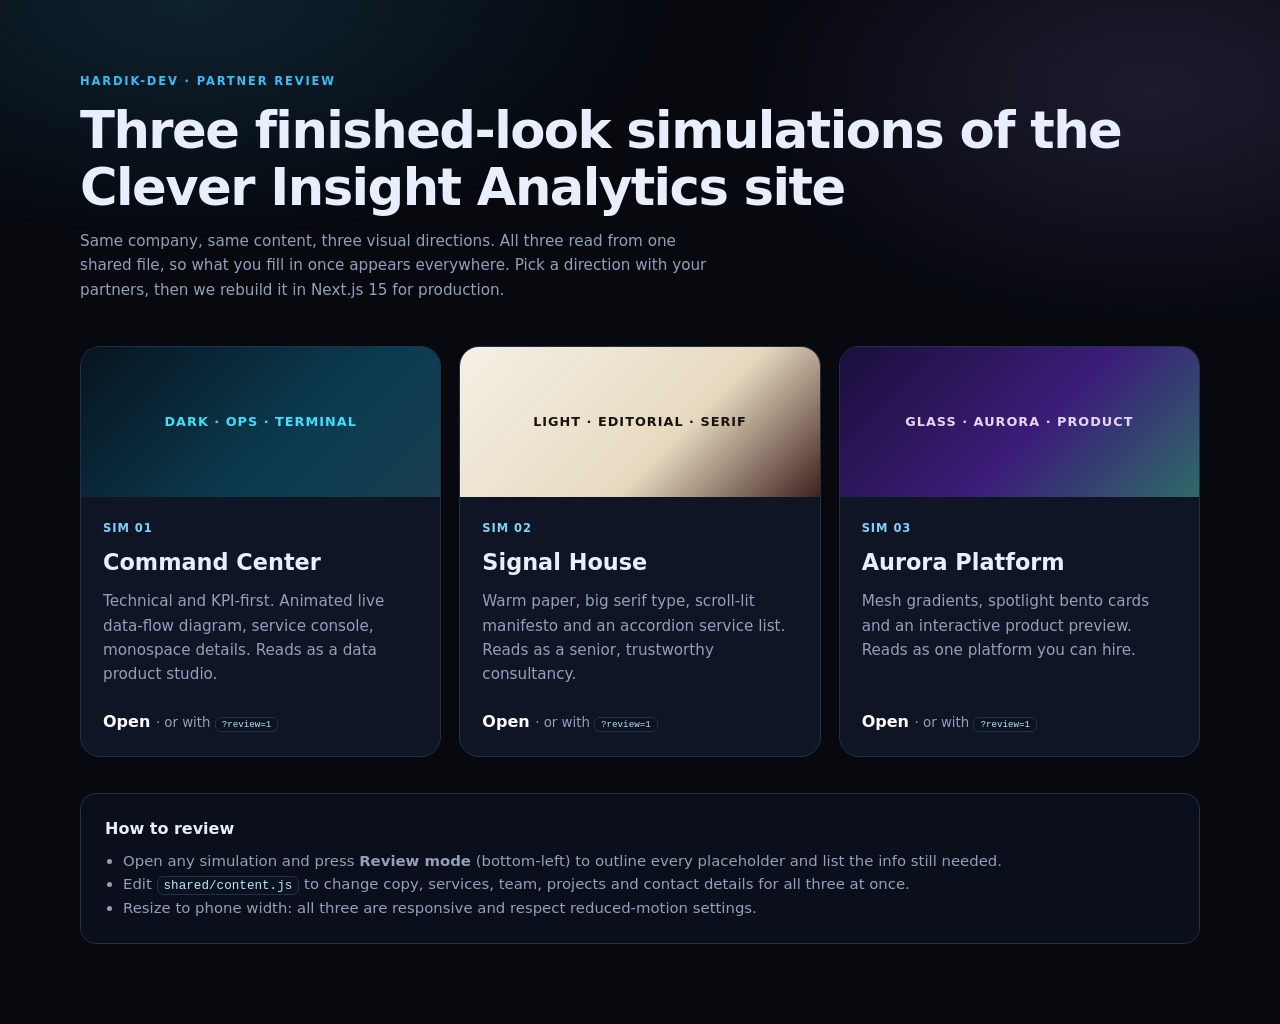
==== hardik-dev/index.html @ 4d0cfd9c "Hardik-dev" ====
<!DOCTYPE html>
<html lang="en">
<head>
  <meta charset="UTF-8" />
  <meta name="viewport" content="width=device-width, initial-scale=1" />
  <title>Clever Insight Analytics — Design simulations (partner review)</title>
  <meta name="robots" content="noindex" />
  <style>
    :root{--bg:#07090f;--card:#0f1524;--line:#243049;--text:#e8eefc;--muted:#93a0bb}
    *{box-sizing:border-box;margin:0;padding:0}
    body{font-family:ui-sans-serif,system-ui,"Segoe UI",sans-serif;background:var(--bg);color:var(--text);min-height:100vh;line-height:1.6}
    body::before{content:"";position:fixed;inset:0;z-index:-1;background:radial-gradient(800px 400px at 15% 0%,rgba(56,189,248,.14),transparent 60%),radial-gradient(700px 400px at 90% 10%,rgba(167,139,250,.14),transparent 60%)}
    .wrap{width:min(1120px,92%);margin:0 auto;padding:72px 0 80px}
    .kicker{color:#38bdf8;letter-spacing:.16em;font-size:.72rem;font-weight:700;text-transform:uppercase}
    h1{font-size:clamp(2rem,4vw,3.3rem);margin:12px 0 14px;letter-spacing:-.03em;line-height:1.1}
    .lede{color:var(--muted);max-width:66ch}
    .grid{display:grid;grid-template-columns:repeat(3,1fr);gap:18px;margin-top:44px}
    a.card{display:flex;flex-direction:column;border:1px solid var(--line);border-radius:20px;overflow:hidden;text-decoration:none;color:inherit;background:var(--card);transition:transform .25s,border-color .25s}
    a.card:hover{transform:translateY(-5px);border-color:#3b82f6}
    .thumb{height:150px;display:grid;place-items:center;font-weight:700;letter-spacing:.08em;font-size:.8rem;color:rgba(255,255,255,.85)}
    .t1{background:linear-gradient(135deg,#071420,#0b3b4f 60%,#3ee0ff33);color:#3ee0ff}
    .t2{background:linear-gradient(135deg,#f5f0e6,#e6d9bf 60%,#c2410c44);color:#17140f}
    .t3{background:linear-gradient(135deg,#1b0f3a,#3b1d78 55%,#5eead466);color:#e9d5ff}
    .body{padding:22px;display:flex;flex-direction:column;gap:8px;flex:1}
    .tag{font-size:.72rem;font-weight:700;letter-spacing:.08em;text-transform:uppercase;color:#7dd3fc}
    h2{font-size:1.4rem}
    p{color:var(--muted);font-size:.95rem}
    .go{margin-top:auto;padding-top:14px;font-weight:700;color:#fff}
    .go small{font-weight:400;color:var(--muted)}
    .box{margin-top:36px;border:1px solid var(--line);border-radius:16px;padding:22px 24px;background:rgba(15,21,36,.6)}
    .box h3{font-size:1rem;margin-bottom:8px}
    .box ul{margin-left:18px;color:var(--muted);font-size:.93rem}
    code{background:#0b1220;border:1px solid var(--line);padding:1px 6px;border-radius:6px;font-size:.85em;color:#bae6fd}
    @media(max-width:900px){.grid{grid-template-columns:1fr}}
  </style>
</head>
<body>
  <div class="wrap">
    <p class="kicker">Hardik-dev · partner review</p>
    <h1>Three finished-look simulations of the Clever Insight Analytics site</h1>
    <p class="lede">Same company, same content, three visual directions. All three read from one shared file, so what you fill in once appears everywhere. Pick a direction with your partners, then we rebuild it in Next.js 15 for production.</p>
    <div class="grid">
      <a class="card" href="./sim-01-command-center/index.html">
        <div class="thumb t1">DARK · OPS · TERMINAL</div>
        <div class="body"><span class="tag">Sim 01</span><h2>Command Center</h2>
          <p>Technical and KPI-first. Animated live data-flow diagram, service console, monospace details. Reads as a data product studio.</p>
          <span class="go">Open <small>· or with <code>?review=1</code></small></span></div>
      </a>
      <a class="card" href="./sim-02-signal-house/index.html">
        <div class="thumb t2">LIGHT · EDITORIAL · SERIF</div>
        <div class="body"><span class="tag">Sim 02</span><h2>Signal House</h2>
          <p>Warm paper, big serif type, scroll-lit manifesto and an accordion service list. Reads as a senior, trustworthy consultancy.</p>
          <span class="go">Open <small>· or with <code>?review=1</code></small></span></div>
      </a>
      <a class="card" href="./sim-03-aurora-platform/index.html">
        <div class="thumb t3">GLASS · AURORA · PRODUCT</div>
        <div class="body"><span class="tag">Sim 03</span><h2>Aurora Platform</h2>
          <p>Mesh gradients, spotlight bento cards and an interactive product preview. Reads as one platform you can hire.</p>
          <span class="go">Open <small>· or with <code>?review=1</code></small></span></div>
      </a>
    </div>
    <div class="box">
      <h3>How to review</h3>
      <ul>
        <li>Open any simulation and press <b>Review mode</b> (bottom-left) to outline every placeholder and list the info still needed.</li>
        <li>Edit <code>shared/content.js</code> to change copy, services, team, projects and contact details for all three at once.</li>
        <li>Resize to phone width: all three are responsive and respect reduced-motion settings.</li>
      </ul>
    </div>
  </div>
</body>
</html>
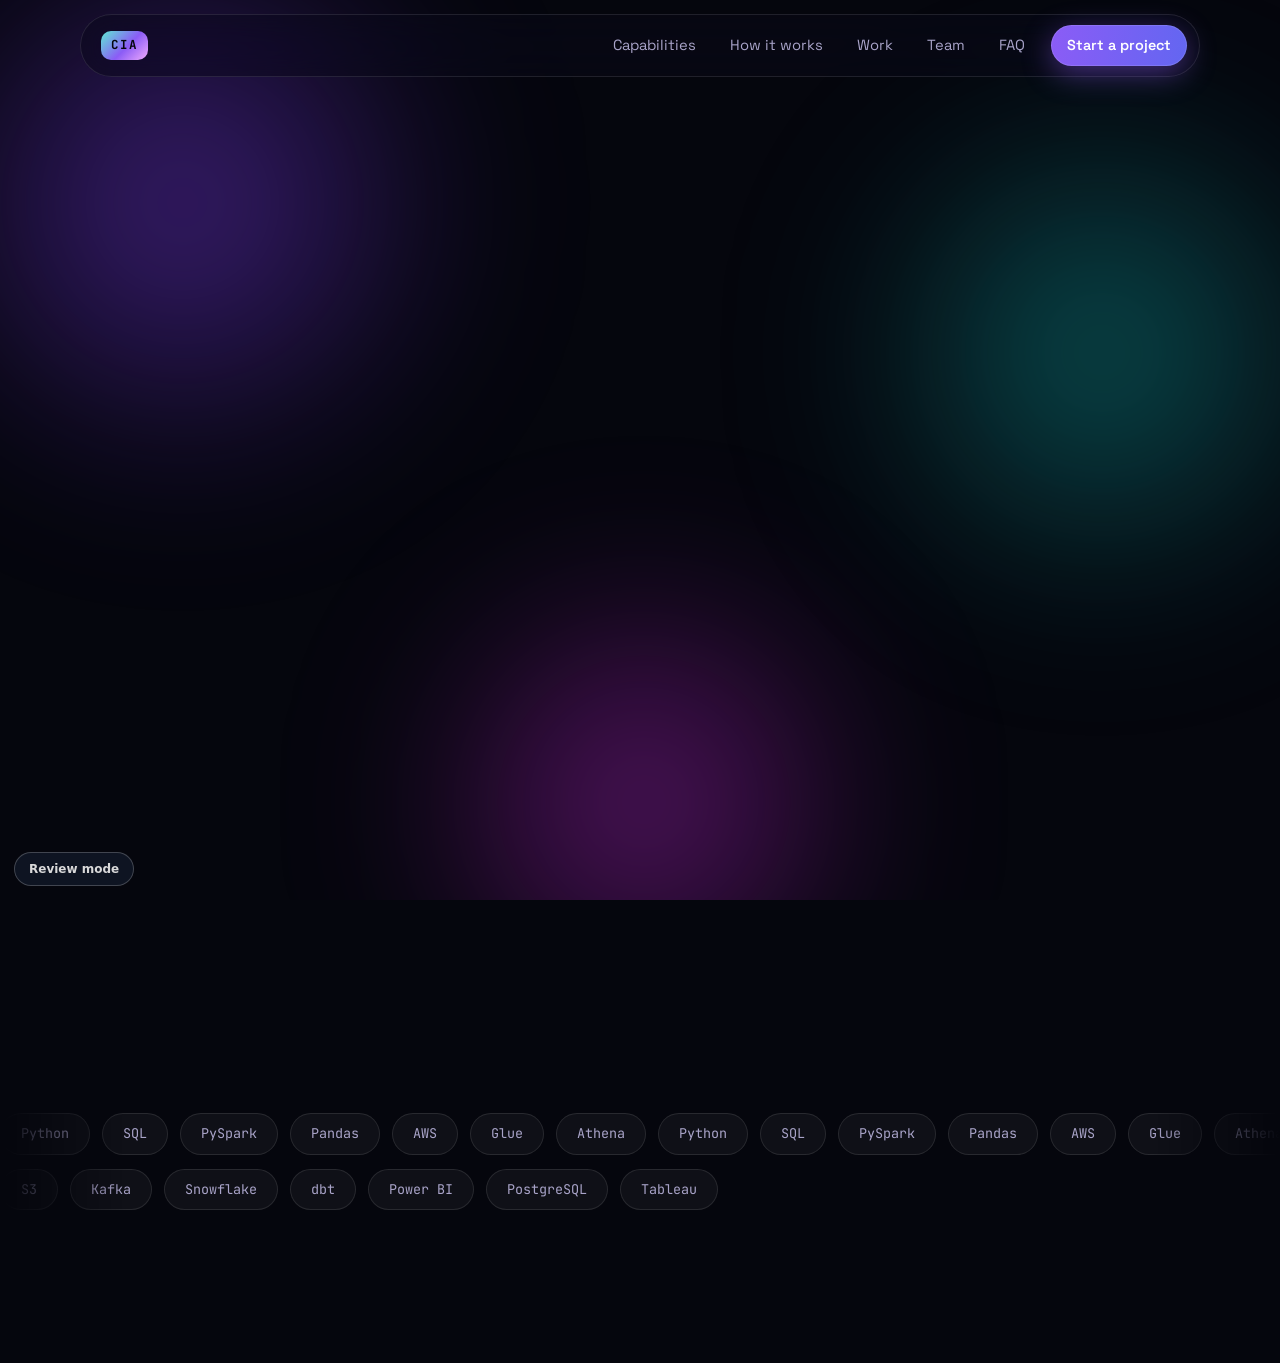
==== commit fad0760d: "Keep Aurora as the company site with anonymous team portfolios. Co-authored-by: Cursor <cursoragent@" ====
--- a/hardik-dev/index.html
+++ b/hardik-dev/index.html
@@ -3,70 +3,15 @@
 <head>
   <meta charset="UTF-8" />
   <meta name="viewport" content="width=device-width, initial-scale=1" />
-  <title>Clever Insight Analytics — Design simulations (partner review)</title>
-  <meta name="robots" content="noindex" />
+  <title>Clever Insight Analytics LLP</title>
+  <meta http-equiv="refresh" content="0; url=./sim-03-aurora-platform/index.html" />
+  <link rel="canonical" href="./sim-03-aurora-platform/index.html" />
   <style>
-    :root{--bg:#07090f;--card:#0f1524;--line:#243049;--text:#e8eefc;--muted:#93a0bb}
-    *{box-sizing:border-box;margin:0;padding:0}
-    body{font-family:ui-sans-serif,system-ui,"Segoe UI",sans-serif;background:var(--bg);color:var(--text);min-height:100vh;line-height:1.6}
-    body::before{content:"";position:fixed;inset:0;z-index:-1;background:radial-gradient(800px 400px at 15% 0%,rgba(56,189,248,.14),transparent 60%),radial-gradient(700px 400px at 90% 10%,rgba(167,139,250,.14),transparent 60%)}
-    .wrap{width:min(1120px,92%);margin:0 auto;padding:72px 0 80px}
-    .kicker{color:#38bdf8;letter-spacing:.16em;font-size:.72rem;font-weight:700;text-transform:uppercase}
-    h1{font-size:clamp(2rem,4vw,3.3rem);margin:12px 0 14px;letter-spacing:-.03em;line-height:1.1}
-    .lede{color:var(--muted);max-width:66ch}
-    .grid{display:grid;grid-template-columns:repeat(3,1fr);gap:18px;margin-top:44px}
-    a.card{display:flex;flex-direction:column;border:1px solid var(--line);border-radius:20px;overflow:hidden;text-decoration:none;color:inherit;background:var(--card);transition:transform .25s,border-color .25s}
-    a.card:hover{transform:translateY(-5px);border-color:#3b82f6}
-    .thumb{height:150px;display:grid;place-items:center;font-weight:700;letter-spacing:.08em;font-size:.8rem;color:rgba(255,255,255,.85)}
-    .t1{background:linear-gradient(135deg,#071420,#0b3b4f 60%,#3ee0ff33);color:#3ee0ff}
-    .t2{background:linear-gradient(135deg,#f5f0e6,#e6d9bf 60%,#c2410c44);color:#17140f}
-    .t3{background:linear-gradient(135deg,#1b0f3a,#3b1d78 55%,#5eead466);color:#e9d5ff}
-    .body{padding:22px;display:flex;flex-direction:column;gap:8px;flex:1}
-    .tag{font-size:.72rem;font-weight:700;letter-spacing:.08em;text-transform:uppercase;color:#7dd3fc}
-    h2{font-size:1.4rem}
-    p{color:var(--muted);font-size:.95rem}
-    .go{margin-top:auto;padding-top:14px;font-weight:700;color:#fff}
-    .go small{font-weight:400;color:var(--muted)}
-    .box{margin-top:36px;border:1px solid var(--line);border-radius:16px;padding:22px 24px;background:rgba(15,21,36,.6)}
-    .box h3{font-size:1rem;margin-bottom:8px}
-    .box ul{margin-left:18px;color:var(--muted);font-size:.93rem}
-    code{background:#0b1220;border:1px solid var(--line);padding:1px 6px;border-radius:6px;font-size:.85em;color:#bae6fd}
-    @media(max-width:900px){.grid{grid-template-columns:1fr}}
+    body{font-family:system-ui,sans-serif;background:#05060d;color:#f3f1ff;display:grid;place-items:center;min-height:100vh;margin:0}
+    a{color:#5eead4}
   </style>
 </head>
 <body>
-  <div class="wrap">
-    <p class="kicker">Hardik-dev · partner review</p>
-    <h1>Three finished-look simulations of the Clever Insight Analytics site</h1>
-    <p class="lede">Same company, same content, three visual directions. All three read from one shared file, so what you fill in once appears everywhere. Pick a direction with your partners, then we rebuild it in Next.js 15 for production.</p>
-    <div class="grid">
-      <a class="card" href="./sim-01-command-center/index.html">
-        <div class="thumb t1">DARK · OPS · TERMINAL</div>
-        <div class="body"><span class="tag">Sim 01</span><h2>Command Center</h2>
-          <p>Technical and KPI-first. Animated live data-flow diagram, service console, monospace details. Reads as a data product studio.</p>
-          <span class="go">Open <small>· or with <code>?review=1</code></small></span></div>
-      </a>
-      <a class="card" href="./sim-02-signal-house/index.html">
-        <div class="thumb t2">LIGHT · EDITORIAL · SERIF</div>
-        <div class="body"><span class="tag">Sim 02</span><h2>Signal House</h2>
-          <p>Warm paper, big serif type, scroll-lit manifesto and an accordion service list. Reads as a senior, trustworthy consultancy.</p>
-          <span class="go">Open <small>· or with <code>?review=1</code></small></span></div>
-      </a>
-      <a class="card" href="./sim-03-aurora-platform/index.html">
-        <div class="thumb t3">GLASS · AURORA · PRODUCT</div>
-        <div class="body"><span class="tag">Sim 03</span><h2>Aurora Platform</h2>
-          <p>Mesh gradients, spotlight bento cards and an interactive product preview. Reads as one platform you can hire.</p>
-          <span class="go">Open <small>· or with <code>?review=1</code></small></span></div>
-      </a>
-    </div>
-    <div class="box">
-      <h3>How to review</h3>
-      <ul>
-        <li>Open any simulation and press <b>Review mode</b> (bottom-left) to outline every placeholder and list the info still needed.</li>
-        <li>Edit <code>shared/content.js</code> to change copy, services, team, projects and contact details for all three at once.</li>
-        <li>Resize to phone width: all three are responsive and respect reduced-motion settings.</li>
-      </ul>
-    </div>
-  </div>
+  <p>Opening Clever Insight Analytics LLP… <a href="./sim-03-aurora-platform/index.html">Continue</a></p>
 </body>
 </html>
